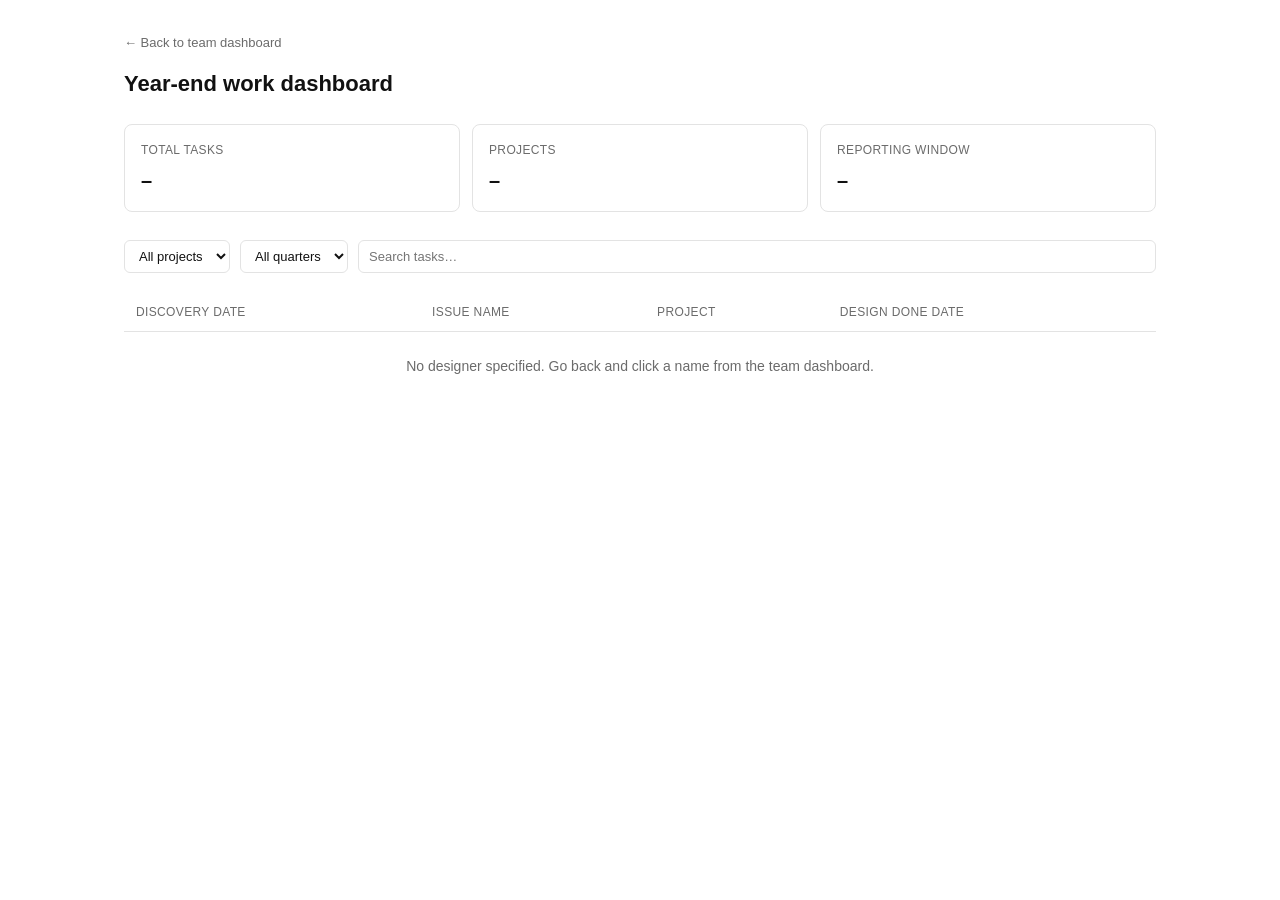
==== docs/assignee.html @ 4b8c1904 "Split dashboard into team summary + per-designer shareable pages" ====
<!doctype html>
<html lang="en">
<head>
<meta charset="utf-8" />
<meta name="viewport" content="width=device-width, initial-scale=1" />
<title>Year-end work dashboard</title>
<link rel="stylesheet" href="styles.css" />
</head>
<body>
  <div class="wrap">
    <a class="back-link" href="index.html">&larr; Back to team dashboard</a>
    <h1 id="pageTitle">Year-end work dashboard</h1>

    <div class="cards">
      <div class="card">
        <div class="label">Total Tasks</div>
        <div class="value" id="cardTotal">–</div>
      </div>
      <div class="card">
        <div class="label">Projects</div>
        <div class="value" id="cardProjects">–</div>
      </div>
      <div class="card">
        <div class="label">Reporting Window</div>
        <div class="value" id="cardWindow">–</div>
      </div>
    </div>

    <div class="controls">
      <select id="projectFilter"><option value="">All projects</option></select>
      <select id="quarterFilter"><option value="">All quarters</option></select>
      <input type="search" id="searchInput" placeholder="Search tasks…" />
    </div>

    <table>
      <thead>
        <tr>
          <th>Discovery Date</th>
          <th>Issue Name</th>
          <th>Project</th>
          <th>Design Done Date</th>
        </tr>
      </thead>
      <tbody id="tableBody"></tbody>
    </table>
    <div class="empty" id="emptyState" style="display:none;">No tasks match these filters.</div>

    <div class="meta" id="generatedAt"></div>
  </div>

<script src="dashboard.js"></script>
<script>
  async function init() {
    const name = new URLSearchParams(location.search).get('name');
    if (!name) {
      document.getElementById('emptyState').textContent = 'No designer specified. Go back and click a name from the team dashboard.';
      document.getElementById('emptyState').style.display = 'block';
      return;
    }

    document.title = `${name}'s year-end dashboard`;
    document.getElementById('pageTitle').textContent = `${name}'s year-end dashboard`;

    const data = await loadDashboardData();
    const tasks = (data.tasks || []).filter(t => t.assignee === name);

    document.getElementById('cardTotal').textContent = tasks.length;
    document.getElementById('cardProjects').textContent = new Set(tasks.map(t => t.project)).size;
    if (data.reportingWindow) {
      document.getElementById('cardWindow').textContent =
        `${formatMonthYear(data.reportingWindow.start)} – ${formatMonthYear(data.reportingWindow.end)}`;
    }
    if (data.generatedAt) {
      document.getElementById('generatedAt').textContent = `Last refreshed ${new Date(data.generatedAt).toLocaleString()}`;
    }

    const projectSelect = document.getElementById('projectFilter');
    [...new Set(tasks.map(t => t.project))].sort().forEach(p => {
      const opt = document.createElement('option');
      opt.value = p; opt.textContent = p;
      projectSelect.appendChild(opt);
    });

    const quarterSelect = document.getElementById('quarterFilter');
    [...new Set(tasks.map(t => quarterOf(t.discoveryDate)))]
      .sort((a, b) => quarterSortKey(a) - quarterSortKey(b))
      .forEach(q => {
        const opt = document.createElement('option');
        opt.value = q; opt.textContent = q;
        quarterSelect.appendChild(opt);
      });

    const searchInput = document.getElementById('searchInput');
    const tbody = document.getElementById('tableBody');
    const emptyState = document.getElementById('emptyState');

    function render() {
      const project = projectSelect.value;
      const quarter = quarterSelect.value;
      const search = searchInput.value.trim().toLowerCase();

      const filtered = tasks.filter(t => {
        if (project && t.project !== project) return false;
        if (quarter && quarterOf(t.discoveryDate) !== quarter) return false;
        if (search && !(`${t.key} ${t.summary}`.toLowerCase().includes(search))) return false;
        return true;
      });

      tbody.innerHTML = '';
      filtered.forEach(t => {
        const tr = document.createElement('tr');
        tr.innerHTML = `
          <td>${formatMonthYear(t.discoveryDate)}</td>
          <td><a class="task-link" href="${t.url}" target="_blank" rel="noopener">${t.summary}</a></td>
          <td class="secondary">${t.project}</td>
          <td>${formatMonthYear(t.designDoneDate)}</td>
        `;
        tbody.appendChild(tr);
      });

      emptyState.style.display = filtered.length ? 'none' : 'block';
    }

    projectSelect.addEventListener('change', render);
    quarterSelect.addEventListener('change', render);
    searchInput.addEventListener('input', render);
    render();
  }

  init().catch(err => {
    document.getElementById('emptyState').textContent = 'Could not load data.json — run the "Refresh JIRA dashboard data" workflow first.';
    document.getElementById('emptyState').style.display = 'block';
    console.error(err);
  });
</script>
</body>
</html>
---- docs/styles.css ----
:root {
  --bg: #ffffff;
  --border: #e3e3e3;
  --text-primary: #111111;
  --text-secondary: #6b6b6b;
  --accent: #2563eb;
}
* { box-sizing: border-box; }
body {
  margin: 0;
  background: var(--bg);
  color: var(--text-primary);
  font-family: -apple-system, BlinkMacSystemFont, "Segoe UI", Helvetica, Arial, sans-serif;
  font-size: 14px;
  line-height: 1.5;
}
.wrap { max-width: 1080px; margin: 0 auto; padding: 32px 24px 64px; }
.back-link {
  display: inline-block;
  color: var(--text-secondary);
  text-decoration: none;
  font-size: 13px;
  margin-bottom: 14px;
}
.back-link:hover { color: var(--accent); }
h1 {
  font-size: 22px;
  font-weight: 600;
  margin: 0 0 24px;
}
.cards {
  display: grid;
  grid-template-columns: repeat(3, 1fr);
  gap: 12px;
  margin-bottom: 28px;
}
.card {
  border: 1px solid var(--border);
  border-radius: 8px;
  padding: 16px;
}
.card .label {
  color: var(--text-secondary);
  font-size: 12px;
  text-transform: uppercase;
  letter-spacing: 0.03em;
  margin-bottom: 6px;
}
.card .value {
  font-size: 20px;
  font-weight: 600;
}
.controls {
  display: flex;
  flex-wrap: wrap;
  gap: 10px;
  margin-bottom: 20px;
}
select, input[type="search"] {
  border: 1px solid var(--border);
  border-radius: 6px;
  padding: 7px 10px;
  font-size: 13px;
  color: var(--text-primary);
  background: var(--bg);
}
input[type="search"] {
  flex: 1;
  min-width: 200px;
}
table {
  width: 100%;
  border-collapse: collapse;
}
th, td {
  text-align: left;
  padding: 10px 12px;
  border-bottom: 1px solid var(--border);
}
th {
  color: var(--text-secondary);
  font-weight: 500;
  font-size: 12px;
  text-transform: uppercase;
  letter-spacing: 0.03em;
}
td.secondary { color: var(--text-secondary); }
a.task-link, a.designer-link {
  color: var(--text-primary);
  text-decoration: none;
  border-bottom: 1px solid var(--border);
}
a.task-link:hover, a.designer-link:hover { border-bottom-color: var(--accent); color: var(--accent); }
.empty {
  color: var(--text-secondary);
  padding: 24px 0;
  text-align: center;
}
.meta {
  color: var(--text-secondary);
  font-size: 12px;
  margin-top: 24px;
}
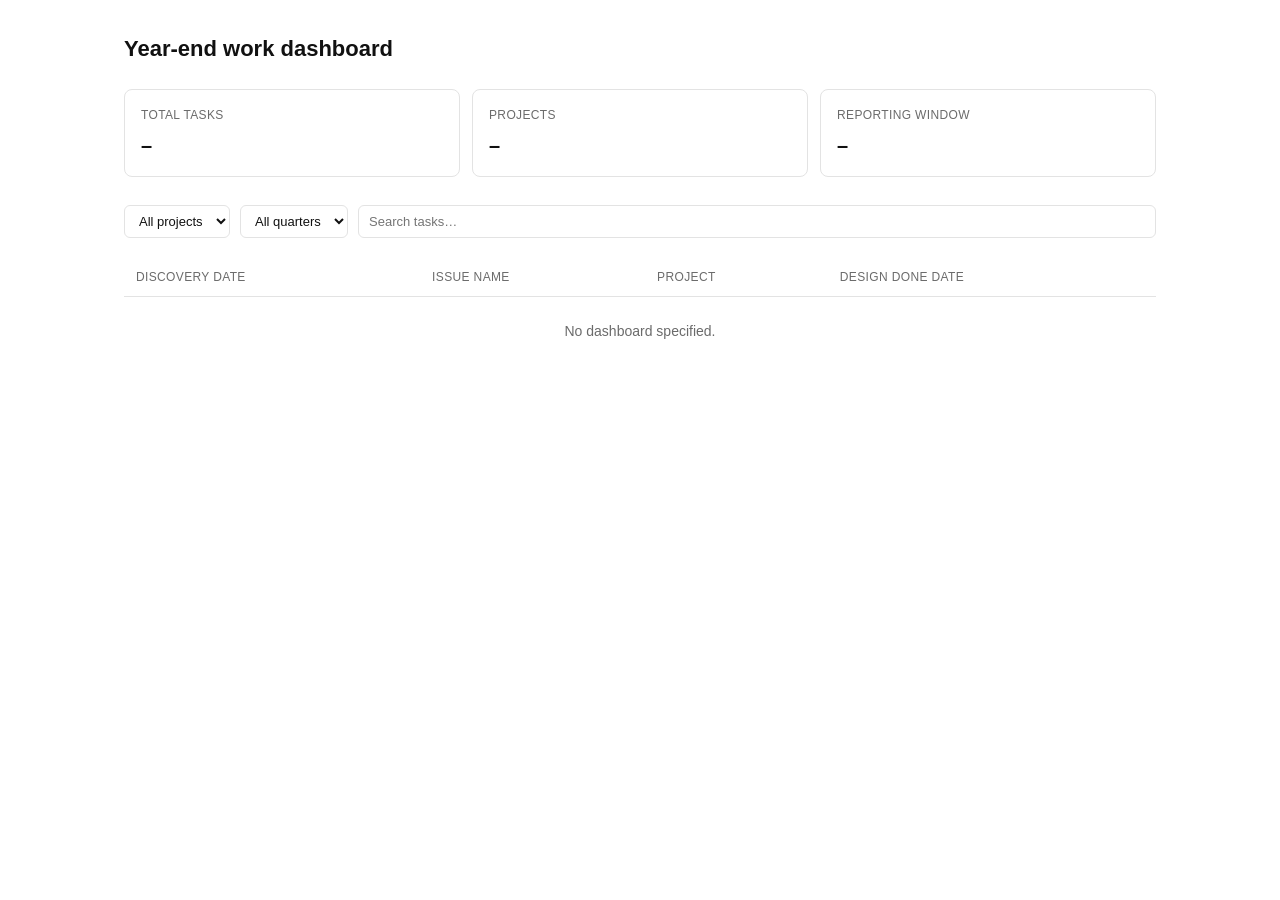
==== commit 93fc365f: "Use opaque per-person slug instead of name in URL; drop back link" ====
--- a/docs/assignee.html
+++ b/docs/assignee.html
@@ -8,7 +8,6 @@
 </head>
 <body>
   <div class="wrap">
-    <a class="back-link" href="index.html">&larr; Back to team dashboard</a>
     <h1 id="pageTitle">Year-end work dashboard</h1>
 
     <div class="cards">
@@ -51,18 +50,25 @@
 <script src="dashboard.js"></script>
 <script>
   async function init() {
-    const name = new URLSearchParams(location.search).get('name');
-    if (!name) {
-      document.getElementById('emptyState').textContent = 'No designer specified. Go back and click a name from the team dashboard.';
+    const slug = new URLSearchParams(location.search).get('u');
+    if (!slug) {
+      document.getElementById('emptyState').textContent = 'No dashboard specified.';
       document.getElementById('emptyState').style.display = 'block';
       return;
     }
 
+    const data = await loadDashboardData();
+    const tasks = (data.tasks || []).filter(t => t.assigneeSlug === slug);
+
+    if (!tasks.length) {
+      document.getElementById('emptyState').textContent = 'No tasks found for this link.';
+      document.getElementById('emptyState').style.display = 'block';
+      return;
+    }
+
+    const name = tasks[0].assignee;
     document.title = `${name}'s year-end dashboard`;
     document.getElementById('pageTitle').textContent = `${name}'s year-end dashboard`;
-
-    const data = await loadDashboardData();
-    const tasks = (data.tasks || []).filter(t => t.assignee === name);
 
     document.getElementById('cardTotal').textContent = tasks.length;
     document.getElementById('cardProjects').textContent = new Set(tasks.map(t => t.project)).size;
--- a/docs/styles.css
+++ b/docs/styles.css
@@ -15,14 +15,6 @@
   line-height: 1.5;
 }
 .wrap { max-width: 1080px; margin: 0 auto; padding: 32px 24px 64px; }
-.back-link {
-  display: inline-block;
-  color: var(--text-secondary);
-  text-decoration: none;
-  font-size: 13px;
-  margin-bottom: 14px;
-}
-.back-link:hover { color: var(--accent); }
 h1 {
   font-size: 22px;
   font-weight: 600;
